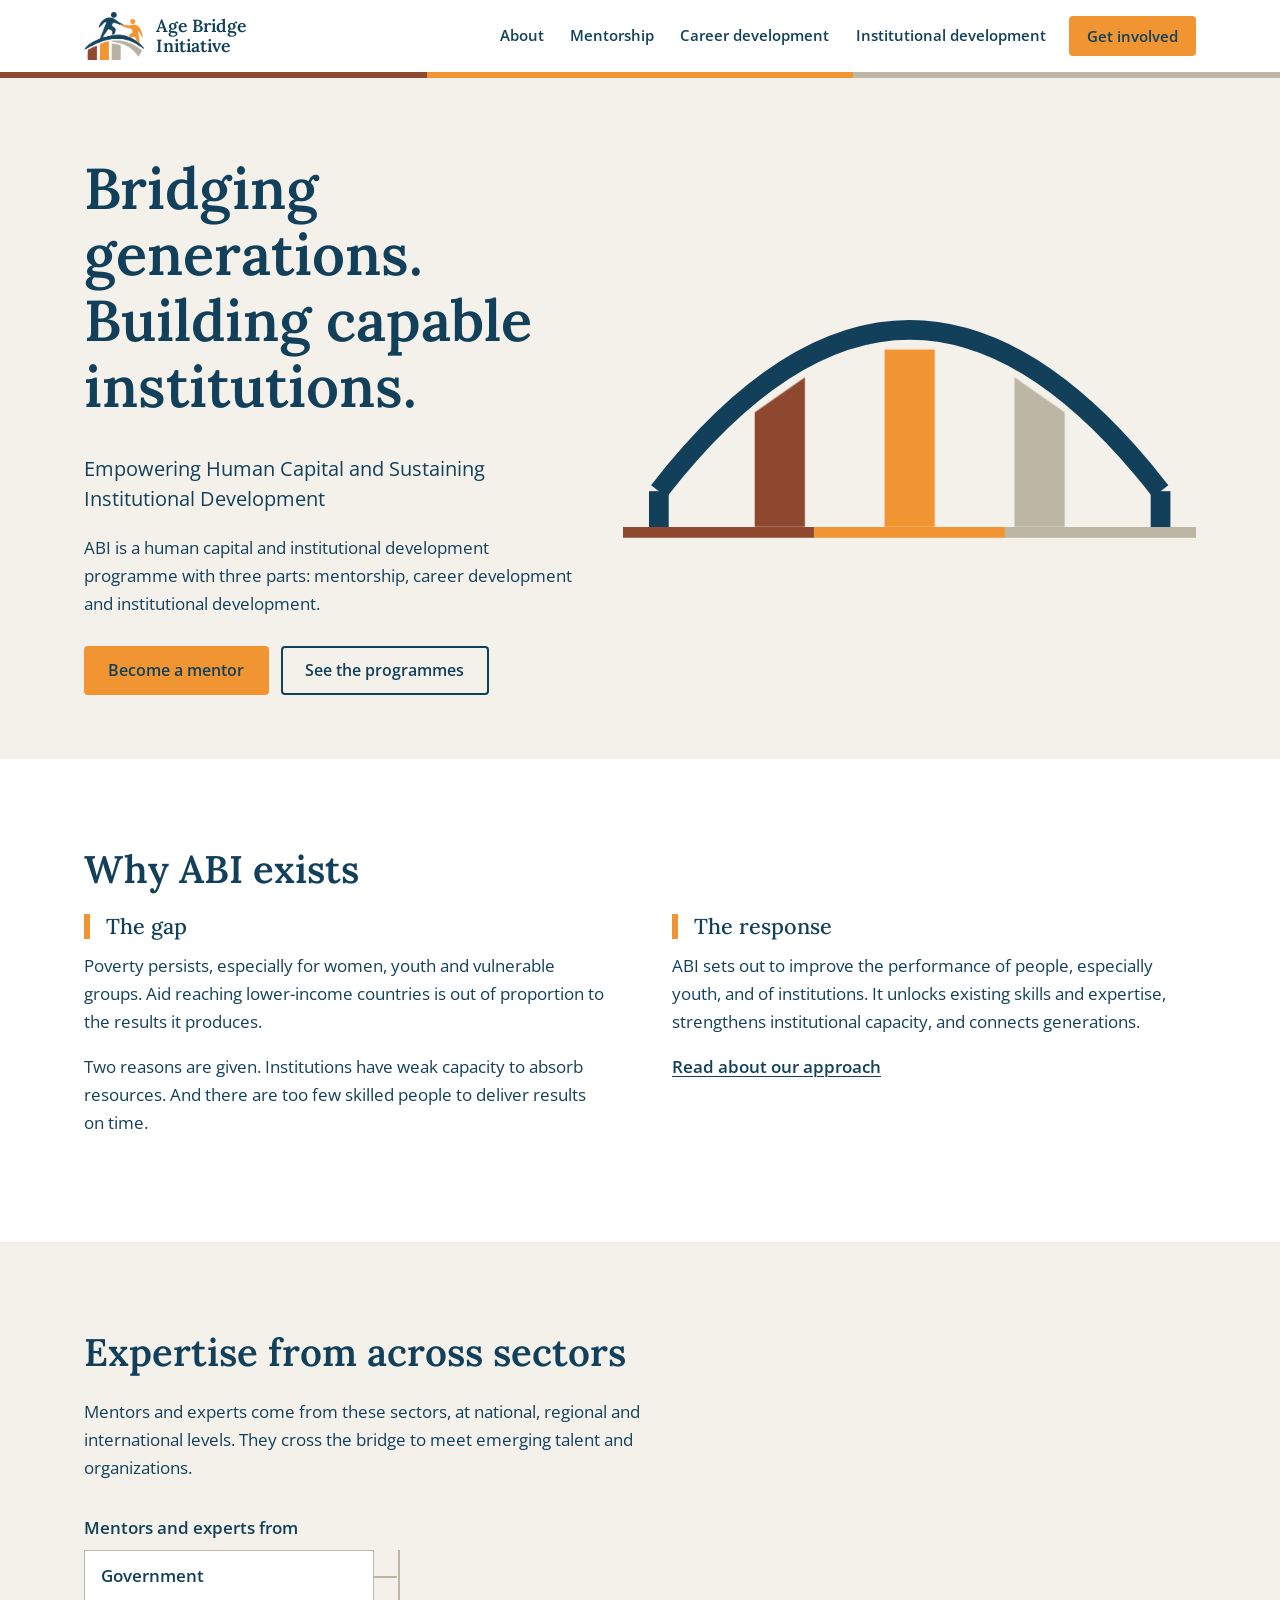
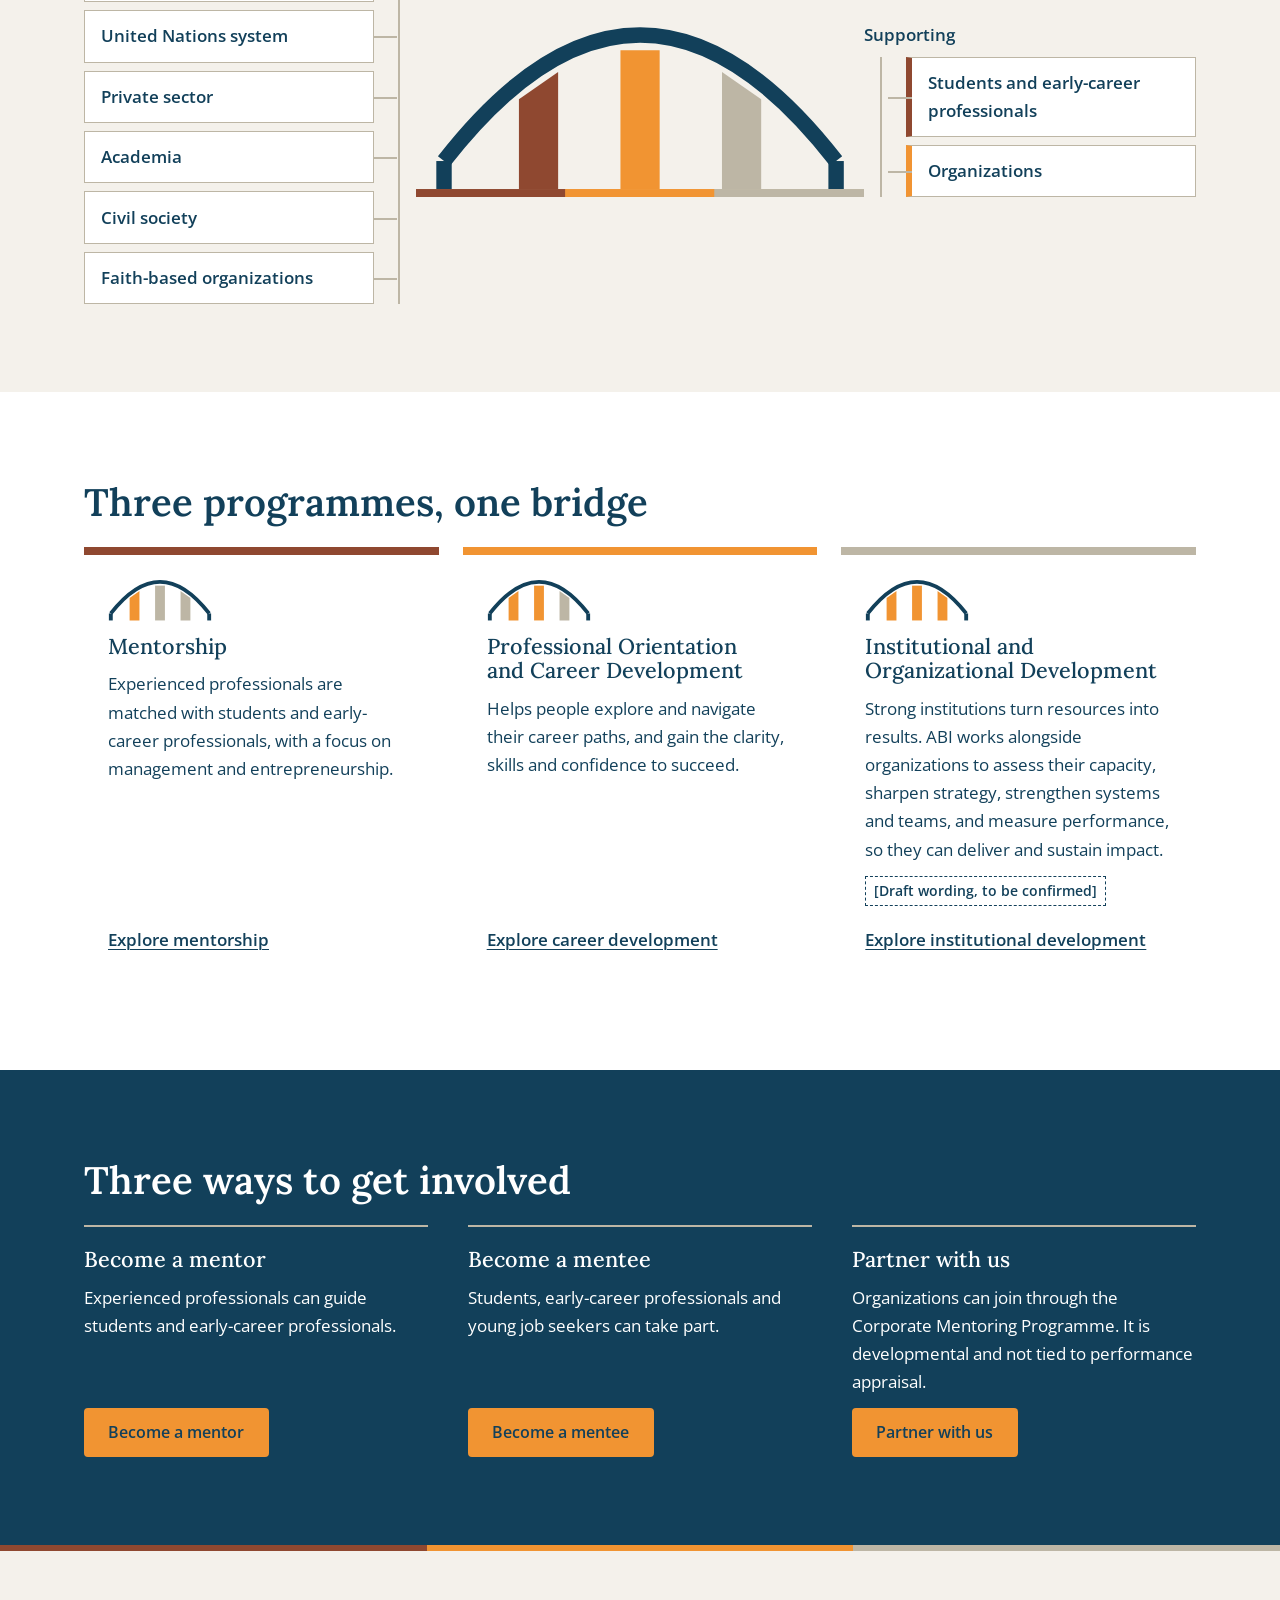
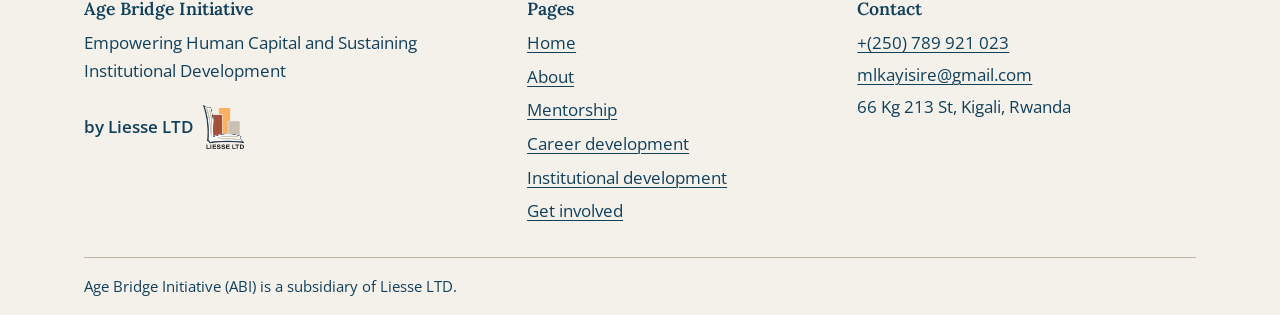
==== index.html @ 77849009 "Add website files" ====
<!DOCTYPE html>
<html lang="en">
<head>
<meta charset="utf-8">
<meta name="viewport" content="width=device-width, initial-scale=1">
<title>Age Bridge Initiative | Bridging generations. Building capable institutions.</title>
<meta name="description" content="Age Bridge Initiative (ABI) connects experienced professionals with students and early-career professionals, and supports institutions to build capacity.">
<meta property="og:type" content="website">
<meta property="og:site_name" content="Age Bridge Initiative">
<meta property="og:title" content="Age Bridge Initiative | Bridging generations. Building capable institutions.">
<meta property="og:description" content="Age Bridge Initiative (ABI) connects experienced professionals with students and early-career professionals, and supports institutions to build capacity.">
<meta name="theme-color" content="#12405a">
<link rel="icon" href="assets/img/favicon.ico" sizes="48x48">
<link rel="icon" type="image/png" sizes="32x32" href="assets/img/favicon-32.png">
<link rel="icon" type="image/png" sizes="16x16" href="assets/img/favicon-16.png">
<link rel="apple-touch-icon" href="assets/img/apple-touch-icon.png">
<link rel="preconnect" href="https://fonts.googleapis.com">
<link rel="preconnect" href="https://fonts.gstatic.com" crossorigin>
<link rel="stylesheet" href="https://fonts.googleapis.com/css2?family=Lora:wght@500;600&amp;family=Open+Sans:wght@400;600&amp;display=swap">
<link rel="stylesheet" href="assets/css/styles.css">
<script>document.documentElement.className += " js";</script>
<script src="assets/js/main.js" defer></script>
</head>
<body>
<a class="skip-link" href="#main">Skip to main content</a>
<header class="site-header">
  <div class="wrap site-header__bar">
    <a class="brand" href="index.html" aria-label="Age Bridge Initiative, home">
      <img src="assets/img/abi-logo.png" alt="" width="640" height="509">
      <span class="brand__name">Age Bridge Initiative</span>
    </a>
    <button class="nav-toggle" type="button" aria-expanded="false" aria-controls="site-nav">
      <span class="nav-toggle__bars" aria-hidden="true"></span><span class="nav-toggle__text">Menu</span>
    </button>
    <nav class="nav" id="site-nav" aria-label="Main">
      <ul class="nav__list">
        <li><a href="about.html">About</a></li>
        <li><a href="mentorship.html">Mentorship</a></li>
        <li><a href="career-development.html">Career development</a></li>
        <li><a href="institutional-development.html">Institutional development</a></li>
        <li><a class="btn btn--small" href="get-involved.html">Get involved</a></li>
      </ul>
    </nav>
  </div>
  <div class="stripe" aria-hidden="true"></div>
</header>
<main id="main">

<section class="hero" aria-labelledby="hero-title">
  <div class="wrap hero__grid">
    <div>
      <h1 id="hero-title"><span>Bridging generations.</span> <span>Building capable institutions.</span></h1>
      <p class="hero__tag">Empowering Human Capital and Sustaining Institutional Development</p>
      <p>ABI is a human capital and institutional development programme with three parts: mentorship, career development and institutional development.</p>
      <div class="hero__actions">
        <a class="btn" href="get-involved.html?role=mentor#form">Become a mentor</a>
        <a class="btn btn--ghost" href="#programmes">See the programmes</a>
      </div>
    </div>
    <div class="hero__art">
      <svg class="bridge bridge--hero bridge--color bridge--lg" viewBox="0 120 640 252" xmlns="http://www.w3.org/2000/svg" role="img" aria-label="An arch bridge with three pillars"><polygon class="b-pillar b-p1" points="147.0,231.8 203.0,192.9 203.0,360 147.0,360"/><polygon class="b-pillar b-p2" points="292.0,161.9 348.0,161.9 348.0,360 292.0,360"/><polygon class="b-pillar b-p3" points="437.0,192.9 493.0,231.8 493.0,360 437.0,360"/><path class="b-arch" d="M40 320 Q320 -40 600 320" pathLength="1"/><rect class="b-abut" x="29" y="320" width="22" height="40"/><rect class="b-abut" x="589" y="320" width="22" height="40"/><rect class="b-ground-1" x="0" y="360" width="214" height="12"/><rect class="b-ground-2" x="213" y="360" width="214" height="12"/><rect class="b-ground-3" x="426" y="360" width="214" height="12"/></svg>
    </div>
  </div>
</section>

<section class="section" aria-labelledby="why-title">
  <div class="wrap">
    <h2 id="why-title">Why ABI exists</h2>
    <div class="why">
      <div>
        <h3>The gap</h3>
        <p>Poverty persists, especially for women, youth and vulnerable groups. Aid reaching lower-income countries is out of proportion to the results it produces.</p>
        <p>Two reasons are given. Institutions have weak capacity to absorb resources. And there are too few skilled people to deliver results on time.</p>
      </div>
      <div>
        <h3>The response</h3>
        <p>ABI sets out to improve the performance of people, especially youth, and of institutions. It unlocks existing skills and expertise, strengthens institutional capacity, and connects generations.</p>
        <p><a class="link" href="about.html">Read about our approach</a></p>
      </div>
    </div>
  </div>
</section>

<section class="section section--paper" aria-labelledby="sectors-title">
  <div class="wrap">
    <div class="section__intro">
      <h2 id="sectors-title">Expertise from across sectors</h2>
      <p>Mentors and experts come from these sectors, at national, regional and international levels. They cross the bridge to meet emerging talent and organizations.</p>
    </div>
    <div class="flow">
      <div>
        <p class="flow__label" id="flow-from">Mentors and experts from</p>
        <ul class="flow__list flow__sources" aria-labelledby="flow-from">
          <li>Government</li>
          <li>United Nations system</li>
          <li>Private sector</li>
          <li>Academia</li>
          <li>Civil society</li>
          <li>Faith-based organizations</li>
        </ul>
      </div>
      <svg class="bridge bridge--color flow__bridge" viewBox="0 120 640 252" xmlns="http://www.w3.org/2000/svg" role="img" aria-label="A bridge connecting experts to young professionals and organizations"><polygon class="b-pillar b-p1" points="147.0,231.8 203.0,192.9 203.0,360 147.0,360"/><polygon class="b-pillar b-p2" points="292.0,161.9 348.0,161.9 348.0,360 292.0,360"/><polygon class="b-pillar b-p3" points="437.0,192.9 493.0,231.8 493.0,360 437.0,360"/><path class="b-arch" d="M40 320 Q320 -40 600 320" pathLength="1"/><rect class="b-abut" x="29" y="320" width="22" height="40"/><rect class="b-abut" x="589" y="320" width="22" height="40"/><rect class="b-ground-1" x="0" y="360" width="214" height="12"/><rect class="b-ground-2" x="213" y="360" width="214" height="12"/><rect class="b-ground-3" x="426" y="360" width="214" height="12"/></svg>
      <div>
        <p class="flow__label" id="flow-to">Supporting</p>
        <ul class="flow__list flow__targets" aria-labelledby="flow-to">
          <li>Students and early-career professionals</li>
          <li>Organizations</li>
        </ul>
      </div>
    </div>
  </div>
</section>

<section class="section" id="programmes" aria-labelledby="programmes-title">
  <div class="wrap">
    <h2 id="programmes-title">Three programmes, one bridge</h2>
    <div class="programmes">
      <article class="programme programme--1">
        <svg class="bridge bridge--icon" viewBox="24 124 592 240" xmlns="http://www.w3.org/2000/svg" aria-hidden="true" focusable="false"><polygon class="b-pillar b-p1 on" points="147.0,231.8 203.0,192.9 203.0,360 147.0,360"/><polygon class="b-pillar b-p2" points="292.0,161.9 348.0,161.9 348.0,360 292.0,360"/><polygon class="b-pillar b-p3" points="437.0,192.9 493.0,231.8 493.0,360 437.0,360"/><path class="b-arch" d="M40 320 Q320 -40 600 320" pathLength="1"/><rect class="b-abut" x="29" y="320" width="22" height="40"/><rect class="b-abut" x="589" y="320" width="22" height="40"/></svg>
        <h3>Mentorship</h3>
        <p>Experienced professionals are matched with students and early-career professionals, with a focus on management and entrepreneurship.</p>
        <a class="link" href="mentorship.html">Explore mentorship</a>
      </article>
      <article class="programme programme--2">
        <svg class="bridge bridge--icon" viewBox="24 124 592 240" xmlns="http://www.w3.org/2000/svg" aria-hidden="true" focusable="false"><polygon class="b-pillar b-p1 on" points="147.0,231.8 203.0,192.9 203.0,360 147.0,360"/><polygon class="b-pillar b-p2 on" points="292.0,161.9 348.0,161.9 348.0,360 292.0,360"/><polygon class="b-pillar b-p3" points="437.0,192.9 493.0,231.8 493.0,360 437.0,360"/><path class="b-arch" d="M40 320 Q320 -40 600 320" pathLength="1"/><rect class="b-abut" x="29" y="320" width="22" height="40"/><rect class="b-abut" x="589" y="320" width="22" height="40"/></svg>
        <h3>Professional Orientation and Career Development</h3>
        <p>Helps people explore and navigate their career paths, and gain the clarity, skills and confidence to succeed.</p>
        <a class="link" href="career-development.html">Explore career development</a>
      </article>
      <!-- DRAFT: Programme 3 wording is not from the client and is to be confirmed. -->
      <article class="programme programme--3">
        <svg class="bridge bridge--icon" viewBox="24 124 592 240" xmlns="http://www.w3.org/2000/svg" aria-hidden="true" focusable="false"><polygon class="b-pillar b-p1 on" points="147.0,231.8 203.0,192.9 203.0,360 147.0,360"/><polygon class="b-pillar b-p2 on" points="292.0,161.9 348.0,161.9 348.0,360 292.0,360"/><polygon class="b-pillar b-p3 on" points="437.0,192.9 493.0,231.8 493.0,360 437.0,360"/><path class="b-arch" d="M40 320 Q320 -40 600 320" pathLength="1"/><rect class="b-abut" x="29" y="320" width="22" height="40"/><rect class="b-abut" x="589" y="320" width="22" height="40"/></svg>
        <h3>Institutional and Organizational Development</h3>
        <p>Strong institutions turn resources into results. ABI works alongside organizations to assess their capacity, sharpen strategy, strengthen systems and teams, and measure performance, so they can deliver and sustain impact.</p>
        <span class="tag-draft">[Draft wording, to be confirmed]</span>
        <a class="link" href="institutional-development.html">Explore institutional development</a>
      </article>
    </div>
  </div>
</section>

<section class="section section--navy" aria-labelledby="involved-title">
  <div class="wrap">
    <h2 id="involved-title">Three ways to get involved</h2>
    <div class="paths">
      <div class="path">
        <h3>Become a mentor</h3>
        <p>Experienced professionals can guide students and early-career professionals.</p>
        <a class="btn" href="get-involved.html?role=mentor#form">Become a mentor</a>
      </div>
      <div class="path">
        <h3>Become a mentee</h3>
        <p>Students, early-career professionals and young job seekers can take part.</p>
        <a class="btn" href="get-involved.html?role=mentee#form">Become a mentee</a>
      </div>
      <div class="path">
        <h3>Partner with us</h3>
        <p>Organizations can join through the Corporate Mentoring Programme. It is developmental and not tied to performance appraisal.</p>
        <a class="btn" href="get-involved.html?role=organization#form">Partner with us</a>
      </div>
    </div>
  </div>
</section>
</main>
<footer class="site-footer">
  <div class="stripe" aria-hidden="true"></div>
  <div class="wrap">
    <div class="site-footer__grid">
      <div>
        <h2>Age Bridge Initiative</h2>
        <p class="site-footer__tag">Empowering Human Capital and Sustaining Institutional Development</p>
        <p class="credit"><span>by Liesse LTD</span><img src="assets/img/liesse-logo.png" alt="Liesse LTD logo" width="320" height="342"></p>
      </div>
      <nav aria-label="Footer">
        <h2>Pages</h2>
        <ul>
        <li><a href="index.html">Home</a></li>
        <li><a href="about.html">About</a></li>
        <li><a href="mentorship.html">Mentorship</a></li>
        <li><a href="career-development.html">Career development</a></li>
        <li><a href="institutional-development.html">Institutional development</a></li>
        <li><a href="get-involved.html">Get involved</a></li>
        </ul>
      </nav>
      <div>
        <h2>Contact</h2>
        <address>
          <span><a href="tel:+250789921023">+(250) 789 921 023</a></span>
          <span><a href="mailto:mlkayisire@gmail.com">mlkayisire@gmail.com</a></span>
          <span>66 Kg 213 St, Kigali, Rwanda</span>
        </address>
      </div>
    </div>
    <div class="site-footer__base"><p>Age Bridge Initiative (ABI) is a subsidiary of Liesse LTD.</p></div>
  </div>
</footer>
</body>
</html>
---- assets/css/styles.css ----
/* ==========================================================================
   Age Bridge Initiative (ABI) - styles.css
   Edit colors and fonts in the :root block below. Nothing else needs to change.
   ========================================================================== */

:root {
  /* Brand colors (the only hues used on the site) */
  --navy: #12405a;
  --orange: #f19432;
  --brown: #8f4830;
  --taupe: #bdb6a5;
  --paper: #f4f1eb;
  --white: #ffffff;

  /* Roles. Orange is never used for text on light backgrounds.
     Taupe is only for backgrounds, borders and dividers. */
  --text: var(--navy);
  --focus: var(--navy);

  /* Fonts (loaded from Google Fonts in each page's <head>) */
  --font-head: "Lora", Georgia, serif;
  --font-body: "Open Sans", system-ui, sans-serif;

  /* Layout */
  --wrap: 72rem;
  --measure: 40rem;
  --gutter: 1.25rem;
}

/* ---------- Base ---------- */
*, *::before, *::after { box-sizing: border-box; }
html { -webkit-text-size-adjust: 100%; scroll-behavior: smooth; scroll-padding-top: 1rem; }
body {
  margin: 0;
  font: 400 1.0625rem/1.65 var(--font-body);
  color: var(--text);
  background: var(--white);
}
img, svg { display: block; max-width: 100%; height: auto; }
h1, h2, h3, h4 {
  font-family: var(--font-head);
  font-weight: 600;
  line-height: 1.15;
  margin: 0 0 .6em;
  color: var(--navy);
  text-wrap: balance;
}
h1 { font-size: clamp(2.1rem, 1.2rem + 4.2vw, 3.6rem); }
h2 { font-size: clamp(1.65rem, 1.2rem + 1.8vw, 2.4rem); }
h3 { font-size: 1.35rem; font-weight: 500; }
p { margin: 0 0 1em; max-width: var(--measure); }
ul, ol { margin: 0; padding: 0; }
a { color: var(--navy); text-decoration-thickness: .08em; text-underline-offset: .2em; }
a:hover { color: var(--brown); }
:focus-visible { outline: 3px solid var(--focus); outline-offset: 3px; }

.wrap { width: 100%; max-width: var(--wrap); margin-inline: auto; padding-inline: var(--gutter); }
.visually-hidden {
  position: absolute !important; width: 1px; height: 1px; margin: -1px; padding: 0;
  overflow: hidden; clip: rect(0 0 0 0); white-space: nowrap; border: 0;
}
.skip-link {
  position: absolute; left: .5rem; top: -4rem; z-index: 100;
  background: var(--navy); color: var(--white); padding: .75rem 1rem; text-decoration: none; font-weight: 600;
}
.skip-link:focus { top: .5rem; color: var(--white); }

/* Three-color stripe from the brochure: one color per programme */
.stripe {
  height: .375rem;
  background: linear-gradient(90deg, var(--brown) 0 33.34%, var(--orange) 33.34% 66.67%, var(--taupe) 66.67% 100%);
}

/* ---------- Buttons and links ---------- */
.btn {
  display: inline-block; padding: .8rem 1.4rem; border: 2px solid var(--orange); border-radius: .25rem;
  background: var(--orange); color: var(--navy); font: 600 1rem/1.2 var(--font-body);
  text-decoration: none; cursor: pointer; text-align: center;
}
.btn:hover { background: var(--navy); border-color: var(--navy); color: var(--white); }
.section--navy .btn:hover { background: var(--white); border-color: var(--white); color: var(--navy); }
.btn--ghost { background: transparent; border-color: var(--navy); color: var(--navy); }
.btn--ghost:hover { background: var(--navy); color: var(--white); }
.btn--small { padding: .55rem 1rem; font-size: .95rem; }
.link { font-weight: 600; }
.section--navy a { color: var(--white); }
.section--navy a:hover { color: var(--orange); }
.section--navy a.btn { color: var(--navy); }
.section--navy a.btn:hover { color: var(--navy); }

/* ---------- Header ---------- */
.site-header { background: var(--white); position: relative; }
.site-header__bar { display: flex; align-items: center; justify-content: space-between; gap: 1rem; padding-block: .75rem; }
.brand { display: flex; align-items: center; gap: .75rem; text-decoration: none; color: var(--navy); }
.brand:hover { color: var(--navy); }
.brand img { height: 3rem; width: auto; }
.brand__name { font: 600 1.1rem/1.15 var(--font-head); max-width: 7.5rem; }

.nav-toggle {
  display: none; align-items: center; gap: .5rem; padding: .6rem .9rem; background: var(--white);
  border: 2px solid var(--navy); border-radius: .25rem; color: var(--navy); font: 600 .95rem/1 var(--font-body); cursor: pointer;
}
.js .nav-toggle { display: inline-flex; }
.nav-toggle__bars, .nav-toggle__bars::before, .nav-toggle__bars::after {
  display: block; width: 1.1rem; height: 2px; background: var(--navy); content: "";
}
.nav-toggle__bars { position: relative; }
.nav-toggle__bars::before { position: absolute; top: -6px; }
.nav-toggle__bars::after { position: absolute; top: 6px; }

.nav { border-top: 1px solid var(--taupe); }
.js .nav { display: none; }
.js .nav.is-open { display: block; }
.nav__list { list-style: none; display: grid; }
.nav__list a:not(.btn) {
  display: block; padding: .85rem 0; text-decoration: none; font-weight: 600; border-bottom: 1px solid var(--taupe);
}
.nav__list a:not(.btn):hover { color: var(--brown); }
.nav__list a[aria-current="page"]:not(.btn) { box-shadow: inset .3rem 0 var(--orange); padding-left: .9rem; }
.nav__list li:last-child { padding-block: 1rem; }
.site-header .wrap > .nav { grid-column: 1 / -1; }

@media (min-width: 68em) {
  .js .nav-toggle { display: none; }
  .nav, .js .nav { display: block; border: 0; }
  .nav__list { display: flex; align-items: center; gap: .25rem; }
  .nav__list a:not(.btn) { padding: .5rem .7rem; border: 0; font-size: .95rem; }
  .nav__list a[aria-current="page"]:not(.btn) { box-shadow: inset 0 -3px var(--orange); padding-left: .7rem; }
  .nav__list li:last-child { padding: 0 0 0 .5rem; }
  .site-header__bar { flex-wrap: nowrap; }
}
@media (max-width: 67.99em) {
  .site-header__bar { flex-wrap: wrap; }
  .nav { flex-basis: 100%; }
}

/* ---------- Sections ---------- */
.section { padding-block: clamp(3rem, 7vw, 5.5rem); }
.section--paper { background: var(--paper); }
.section--navy { background: var(--navy); color: var(--white); --focus: var(--white); }
.section--navy h2, .section--navy h3 { color: var(--white); }
.section__intro { margin-bottom: 2rem; }
.lead { font-size: 1.25rem; line-height: 1.55; }

/* ---------- Bridge motif (inline SVG) ---------- */
.b-arch { fill: none; stroke: var(--navy); stroke-width: 22; }
.b-abut { fill: var(--navy); }
.b-pillar { fill: var(--taupe); }
.b-pillar.on { fill: var(--orange); }
.b-ground-1 { fill: var(--brown); }
.b-ground-2 { fill: var(--orange); }
.b-ground-3 { fill: var(--taupe); }
.bridge--color .b-p1 { fill: var(--brown); }
.bridge--color .b-p2 { fill: var(--orange); }
.bridge--color .b-p3 { fill: var(--taupe); }
.bridge--icon { width: 6.5rem; height: auto; }
.bridge--lg { width: min(100%, 36rem); height: auto; }

@media (prefers-reduced-motion: no-preference) {
  .bridge--hero .b-arch { stroke-dasharray: 1; stroke-dashoffset: 1; animation: draw 1.6s .15s ease-out forwards; }
  .bridge--hero .b-pillar { transform-box: fill-box; transform-origin: bottom; transform: scaleY(0); animation: rise .7s ease-out forwards; }
  .bridge--hero .b-p1 { animation-delay: .9s; }
  .bridge--hero .b-p2 { animation-delay: 1.1s; }
  .bridge--hero .b-p3 { animation-delay: 1.3s; }
  .bridge--hero .b-abut { opacity: 0; animation: fade .5s .7s ease-out forwards; }
}
@keyframes draw { to { stroke-dashoffset: 0; } }
@keyframes rise { to { transform: scaleY(1); } }
@keyframes fade { to { opacity: 1; } }

/* ---------- Home hero ---------- */
.hero { background: var(--paper); padding-block: clamp(2.5rem, 6vw, 5rem) clamp(2rem, 5vw, 4rem); }
.hero__grid { display: grid; gap: 2.5rem; align-items: center; }
.hero h1 span { display: block; }
.hero__tag { font-size: 1.25rem; line-height: 1.5; max-width: 30rem; }
.hero__actions { display: flex; flex-wrap: wrap; gap: .75rem; margin-top: 1.75rem; }
.hero__art { justify-self: center; width: 100%; max-width: 38rem; }
@media (min-width: 56em) {
  .hero__grid { grid-template-columns: minmax(0, 1fr) minmax(0, 1.15fr); }
  .hero__art { justify-self: end; }
}

/* ---------- Why section ---------- */
.why { display: grid; gap: 2.5rem; }
.why h3 { padding-left: 1rem; border-left: .375rem solid var(--orange); }
@media (min-width: 56em) { .why { grid-template-columns: 1fr 1fr; gap: 4rem; } }

/* ---------- Sectors to bridge diagram ---------- */
.flow { display: grid; gap: 1.75rem; align-items: center; }
.flow__list { list-style: none; display: grid; gap: .5rem; }
.flow__list li { background: var(--white); border: 1px solid var(--taupe); padding: .7rem 1rem; font-weight: 600; }
.flow__sources { grid-template-columns: 1fr 1fr; }
.flow__targets li { border-left: .375rem solid var(--orange); }
.flow__targets li:first-child { border-left-color: var(--brown); }
.flow__bridge { width: min(100%, 24rem); margin-inline: auto; }
.flow__label { font-weight: 600; margin: 0 0 .5rem; max-width: none; }
@media (min-width: 56em) {
  .flow { grid-template-columns: 1fr 1.35fr 1fr; gap: 0; }
  .flow__sources { grid-template-columns: 1fr; padding-right: 1.5rem; border-right: 2px solid var(--taupe); margin-right: 1rem; }
  .flow__sources li { position: relative; }
  .flow__sources li::after { content: ""; position: absolute; top: 50%; left: 100%; width: 1.5rem; height: 2px; background: var(--taupe); }
  .flow__targets { padding-left: 1.5rem; border-left: 2px solid var(--taupe); margin-left: 1rem; }
  .flow__targets li { position: relative; }
  .flow__targets li::before { content: ""; position: absolute; top: 50%; right: 100%; width: 1.5rem; height: 2px; background: var(--taupe); }
  .flow__bridge { width: 100%; }
}

/* ---------- Programme cards ---------- */
.programmes { display: grid; gap: 1.5rem; }
.programme {
  display: flex; flex-direction: column; gap: .75rem; background: var(--white);
  border-top: .5rem solid var(--brown); padding: 1.5rem 1.5rem 1.75rem;
}
.programme--2 { border-top-color: var(--orange); }
.programme--3 { border-top-color: var(--taupe); }
.programme h3 { margin: 0; }
.programme p { margin: 0; }
.programme .link { margin-top: auto; padding-top: .5rem; }
.tag-draft { display: inline-block; font-size: .9rem; font-weight: 600; border: 1px dashed var(--navy); padding: .15rem .5rem; align-self: flex-start; }
@media (min-width: 56em) { .programmes { grid-template-columns: repeat(3, 1fr); } }

/* ---------- Get involved ---------- */
.paths { display: grid; gap: 2rem; }
.path { border-top: 2px solid var(--taupe); padding-top: 1.25rem; display: flex; flex-direction: column; gap: .75rem; align-items: flex-start; }
.path h3, .path p { margin: 0; }
.path .btn { margin-top: auto; }
@media (min-width: 56em) { .paths { grid-template-columns: repeat(3, 1fr); gap: 2.5rem; } }

/* ---------- Inner page head ---------- */
.page-head { background: var(--paper); padding-block: clamp(2.25rem, 5vw, 4rem); }
.page-head__grid { display: grid; gap: 1.5rem; align-items: center; }
.page-head h1 { margin-bottom: .4em; }
.page-head p { margin-bottom: 0; }
@media (min-width: 48em) { .page-head__grid { grid-template-columns: 1fr auto; gap: 3rem; } .page-head .bridge--icon { width: 9rem; } }

/* ---------- Pillars, principles, text cards ---------- */
.cards { list-style: none; display: grid; gap: 1rem; }
.cards li { background: var(--white); border: 1px solid var(--taupe); border-left: .375rem solid var(--brown); padding: 1.25rem 1.25rem 1.35rem; }
.section--paper .cards li { border-color: var(--taupe); }
.cards h3 { font-size: 1.2rem; margin-bottom: .35em; }
.cards p { margin: 0; }
@media (min-width: 40em) { .cards { grid-template-columns: 1fr 1fr; } }
.cards--3 { }
@media (min-width: 64em) { .cards--3 { grid-template-columns: repeat(3, 1fr); } }

/* ---------- Step strips (sequences only) ---------- */
.steps { list-style: none; counter-reset: step; display: grid; gap: 0; position: relative; }
.steps li { counter-increment: step; position: relative; padding: 0 0 1.75rem 3.5rem; }
.steps li:last-child { padding-bottom: 0; }
.steps li::before {
  content: counter(step); position: absolute; left: 0; top: 0; width: 2.5rem; height: 2.5rem; border-radius: 50%;
  display: grid; place-items: center; background: var(--navy); color: var(--white); font: 600 1.1rem/1 var(--font-head);
}
.steps li::after { content: ""; position: absolute; left: 1.2rem; top: 2.5rem; bottom: 0; width: 2px; background: var(--taupe); }
.steps li:last-child::after { display: none; }
.steps h3 { font-size: 1.2rem; margin: .3rem 0 .3em; }
.steps p { margin: 0; }
@media (min-width: 56em) {
  .steps { grid-template-columns: repeat(var(--n, 4), 1fr); gap: 1.5rem; }
  .steps li { padding: 3.5rem 0 0; }
  .steps li::after { left: 2.5rem; right: -1.5rem; top: 1.2rem; bottom: auto; width: auto; height: 2px; }
}
.steps--4 { --n: 4; }
.steps--5 { --n: 5; }
.steps .step-accent::before { background: var(--navy); box-shadow: 0 0 0 4px var(--orange); }

/* ---------- Chips ---------- */
.chips { list-style: none; display: flex; flex-wrap: wrap; gap: .6rem; }
.chips li { background: var(--white); border: 1px solid var(--taupe); padding: .45rem .9rem; font-weight: 600; font-size: .975rem; }
.section--paper .chips li { background: var(--white); }

/* ---------- Ticks and outcomes ---------- */
.ticks { list-style: none; display: grid; gap: .85rem; max-width: var(--measure); }
.ticks li { position: relative; padding-left: 1.75rem; }
.ticks li::before { content: ""; position: absolute; left: 0; top: .6em; width: .75rem; height: .75rem; background: var(--orange); }
.output-line { border-left: .375rem solid var(--orange); padding: .25rem 0 .25rem 1.1rem; font-size: 1.15rem; max-width: var(--measure); }

/* ---------- Image slots (until real photos are supplied) ---------- */
.slot {
  display: grid; place-items: center; text-align: center; padding: 1.5rem; min-height: 14rem; aspect-ratio: 4 / 3;
  background: var(--paper); border: 2px dashed var(--taupe); font-weight: 600;
}
.section--paper .slot { background: var(--white); }
.slot--portrait { aspect-ratio: 3 / 4; min-height: 0; max-width: 18rem; }

/* ---------- Two-column blocks (about, etc.) ---------- */
.split { display: grid; gap: 2rem; align-items: start; }
@media (min-width: 56em) { .split { grid-template-columns: 1fr 1fr; gap: 4rem; } .split--wide-left { grid-template-columns: 1.3fr 1fr; } }
.leader { display: grid; gap: 1.5rem; align-items: start; }
.leader h3 { margin-bottom: .1em; }
.leader__role { font-weight: 600; margin-bottom: .75rem; }
@media (min-width: 40em) { .leader { grid-template-columns: 18rem 1fr; gap: 2.5rem; } }

/* ---------- Draft marker ---------- */
.draft-note { border: 2px dashed var(--navy); padding: .9rem 1.1rem; max-width: var(--measure); background: var(--white); }

/* ---------- Call to action band ---------- */
.cta { text-align: left; }
.cta__actions { display: flex; flex-wrap: wrap; gap: .75rem; margin-top: 1.5rem; }

/* ---------- Contact and form ---------- */
.contact-list { display: grid; gap: 1rem; margin: 0 0 1.5rem; }
.contact-list dt { font-weight: 600; }
.contact-list dd { margin: 0; }
.placeholder { border-bottom: 2px dashed var(--navy); }
.form { display: grid; gap: 1.1rem; max-width: 34rem; }
.form label { display: block; font-weight: 600; margin-bottom: .3rem; }
.form .hint { font-weight: 400; }
.form input, .form select, .form textarea {
  width: 100%; padding: .75rem .85rem; font: 400 1rem/1.4 var(--font-body); color: var(--navy);
  background: var(--white); border: 2px solid var(--navy); border-radius: .25rem;
}
.form textarea { min-height: 9rem; resize: vertical; }
.form-status { min-height: 1.5rem; font-weight: 600; margin: 0; max-width: none; }
.form-status--ok { border-left: .375rem solid var(--orange); padding-left: .75rem; }
.form-status--error { border-left: .375rem solid var(--brown); padding-left: .75rem; color: var(--brown); }

/* ---------- 404 ---------- */
.notfound { text-align: left; }
.notfound .bridge--icon { margin-bottom: 1.5rem; width: 7rem; }

/* ---------- Footer ---------- */
.site-footer { background: var(--paper); border-top: 0; }
.site-footer__grid { display: grid; gap: 2rem; padding-block: 3rem 2rem; }
.site-footer h2 { font-size: 1.1rem; margin-bottom: .6rem; }
.site-footer ul { list-style: none; display: grid; gap: .35rem; }
.site-footer address { font-style: normal; display: grid; gap: .25rem; }
.site-footer__tag { max-width: 22rem; margin-bottom: 0; }
.credit { display: flex; align-items: center; gap: .6rem; margin-top: 1.25rem; font-weight: 600; }
.credit img { height: 2.75rem; width: auto; }
.site-footer__base { border-top: 1px solid var(--taupe); padding-block: 1rem; font-size: .95rem; }
.site-footer__base p { margin: 0; max-width: none; }
@media (min-width: 48em) { .site-footer__grid { grid-template-columns: 1.4fr 1fr 1.2fr; gap: 3rem; } }

/* ---------- Print ---------- */
@media print { .site-header .nav, .nav-toggle, .skip-link { display: none; } }
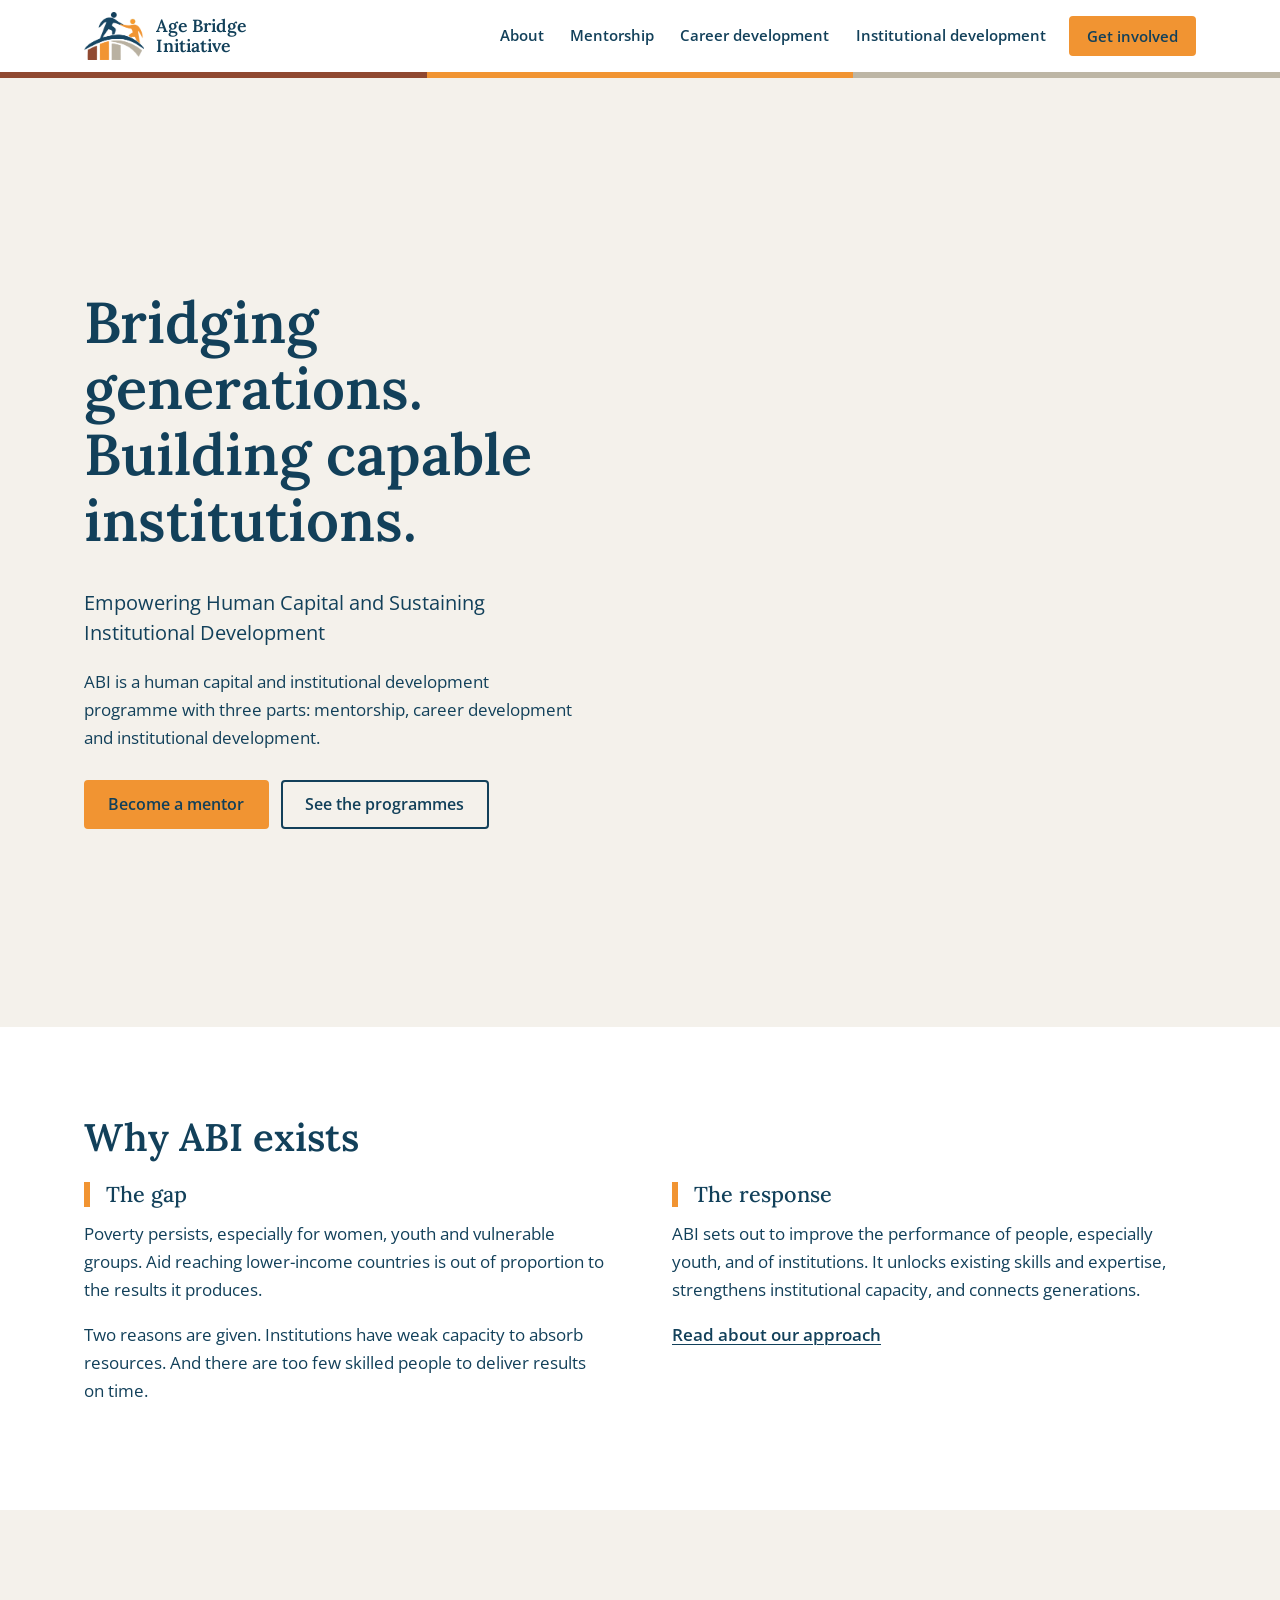
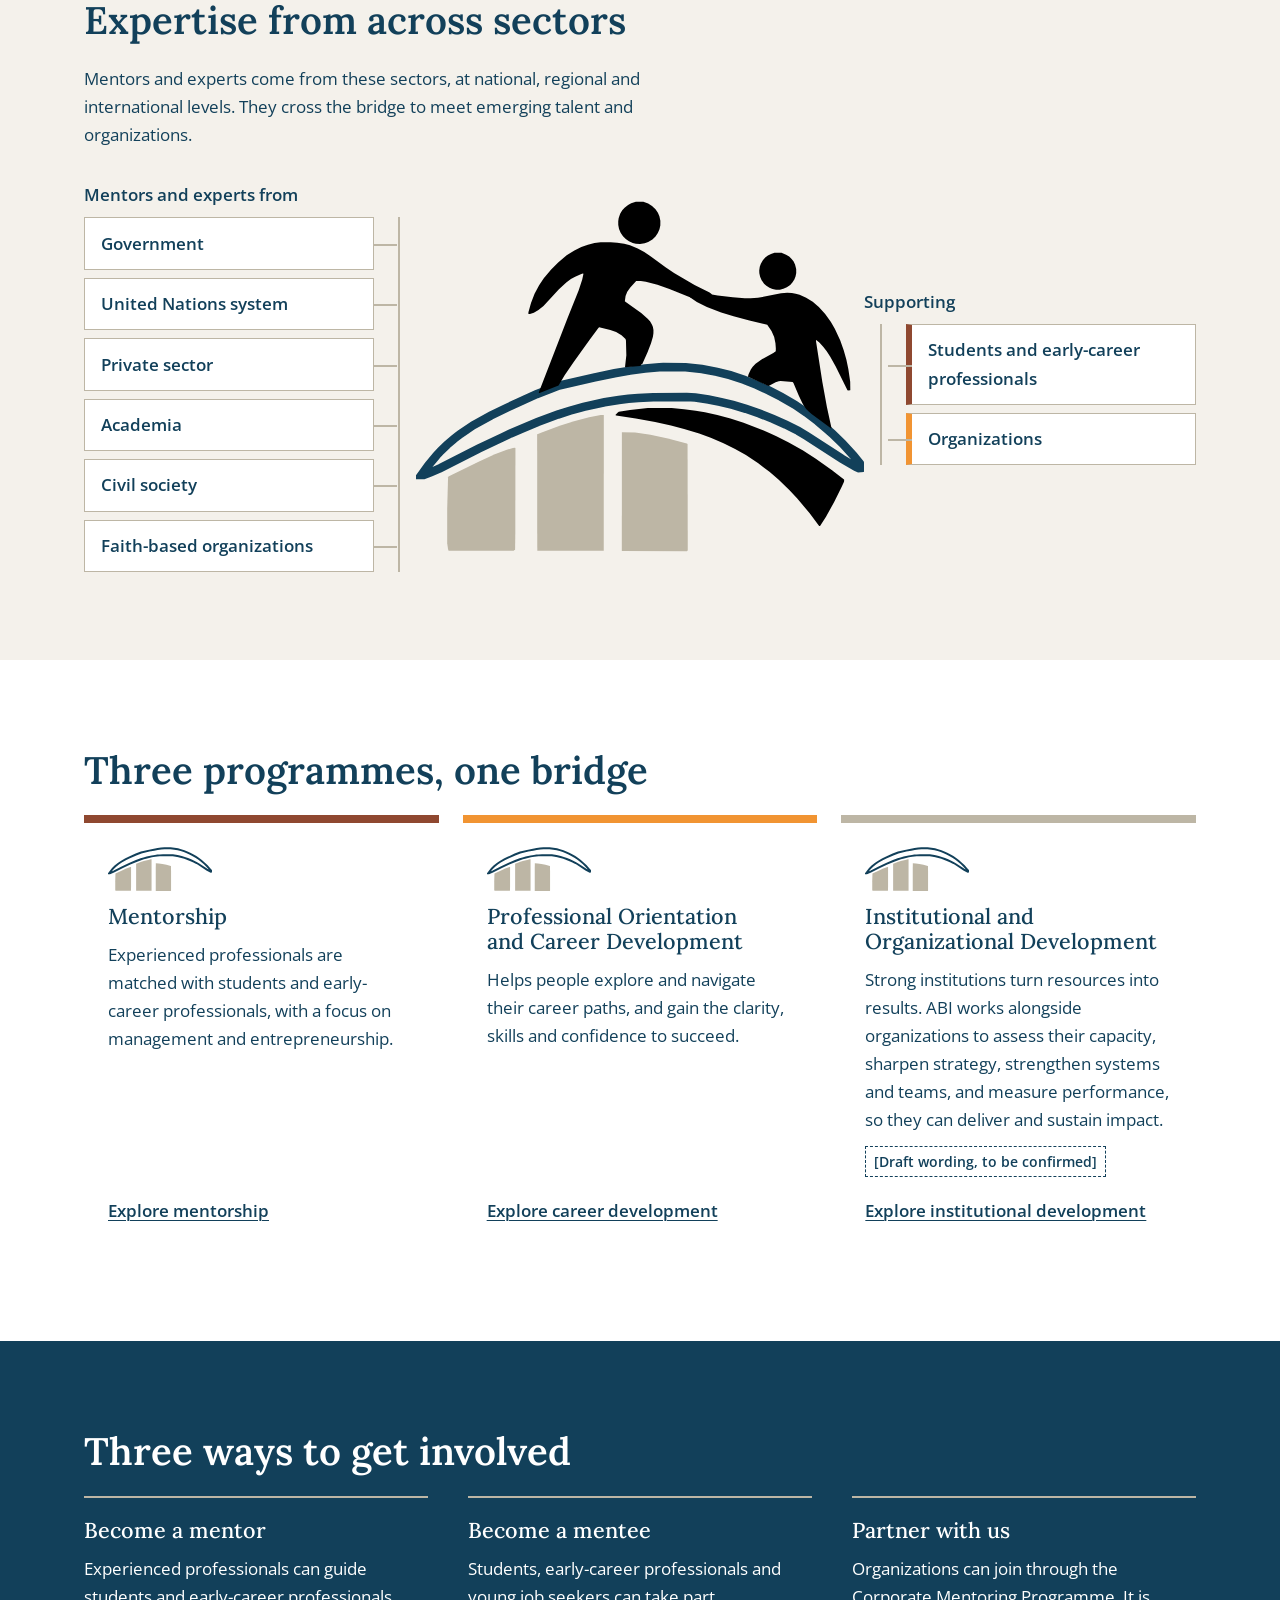
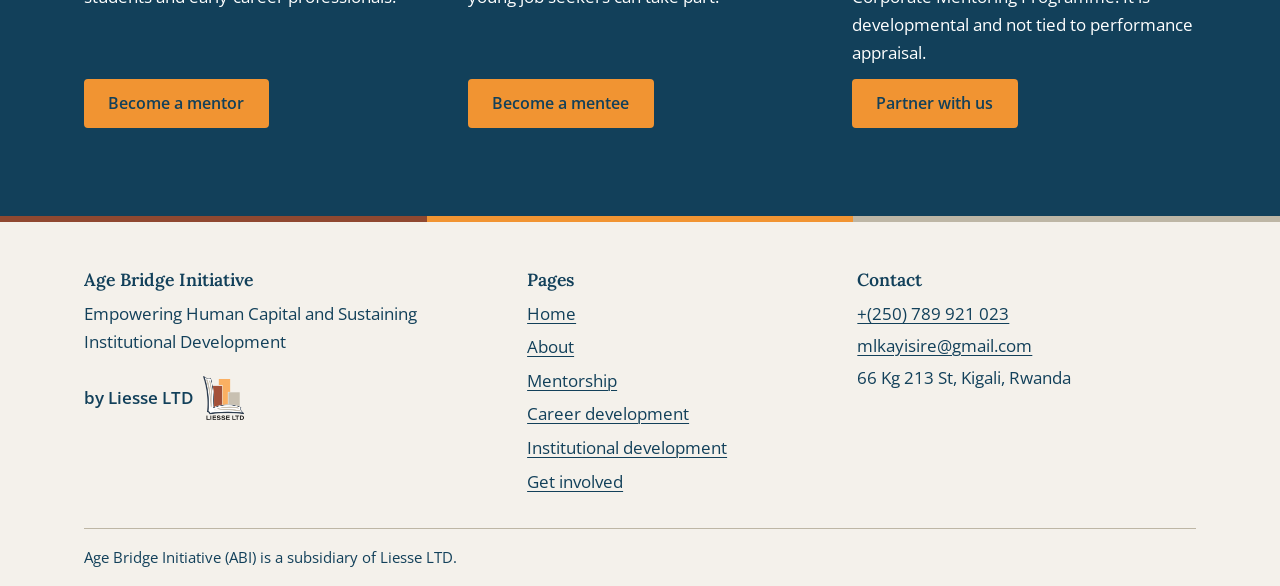
==== commit aecccc33: "Add files via upload" ====
--- a/index.html
+++ b/index.html
@@ -58,7 +58,11 @@
       </div>
     </div>
     <div class="hero__art">
-      <svg class="bridge bridge--hero bridge--color bridge--lg" viewBox="0 120 640 252" xmlns="http://www.w3.org/2000/svg" role="img" aria-label="An arch bridge with three pillars"><polygon class="b-pillar b-p1" points="147.0,231.8 203.0,192.9 203.0,360 147.0,360"/><polygon class="b-pillar b-p2" points="292.0,161.9 348.0,161.9 348.0,360 292.0,360"/><polygon class="b-pillar b-p3" points="437.0,192.9 493.0,231.8 493.0,360 437.0,360"/><path class="b-arch" d="M40 320 Q320 -40 600 320" pathLength="1"/><rect class="b-abut" x="29" y="320" width="22" height="40"/><rect class="b-abut" x="589" y="320" width="22" height="40"/><rect class="b-ground-1" x="0" y="360" width="214" height="12"/><rect class="b-ground-2" x="213" y="360" width="214" height="12"/><rect class="b-ground-3" x="426" y="360" width="214" height="12"/></svg>
+      <!-- To swap the animation: replace assets/img/hero-animation.mp4 and assets/img/hero-animation-poster.png (same file names). -->
+      <video class="hero__video" width="1280" height="800" autoplay muted playsinline preload="metadata" poster="assets/img/hero-animation-poster.png" aria-label="Two figures on an arch bridge: one helps the other up">
+        <source src="assets/img/hero-animation.mp4" type="video/mp4">
+        <img src="assets/img/hero-animation-poster.png" alt="Two figures on an arch bridge: one helps the other up" width="1200" height="750">
+      </video>
     </div>
   </div>
 </section>
@@ -99,7 +103,7 @@
           <li>Faith-based organizations</li>
         </ul>
       </div>
-      <svg class="bridge bridge--color flow__bridge" viewBox="0 120 640 252" xmlns="http://www.w3.org/2000/svg" role="img" aria-label="A bridge connecting experts to young professionals and organizations"><polygon class="b-pillar b-p1" points="147.0,231.8 203.0,192.9 203.0,360 147.0,360"/><polygon class="b-pillar b-p2" points="292.0,161.9 348.0,161.9 348.0,360 292.0,360"/><polygon class="b-pillar b-p3" points="437.0,192.9 493.0,231.8 493.0,360 437.0,360"/><path class="b-arch" d="M40 320 Q320 -40 600 320" pathLength="1"/><rect class="b-abut" x="29" y="320" width="22" height="40"/><rect class="b-abut" x="589" y="320" width="22" height="40"/><rect class="b-ground-1" x="0" y="360" width="214" height="12"/><rect class="b-ground-2" x="213" y="360" width="214" height="12"/><rect class="b-ground-3" x="426" y="360" width="214" height="12"/></svg>
+      <svg class="bridge bridge--full flow__bridge" viewBox="216 54 1160 926" xmlns="http://www.w3.org/2000/svg" role="img" aria-label="Experts crossing a bridge to meet young professionals and organizations"><path class="b-arch" d="M236.0 771.1 229.9 771.0 247.9 746.0 269.0 720.5 280.0 708.6 296.2 693.0 314.0 677.7 331.0 664.6 364.0 642.5 410.0 617.0 450.0 597.6 528.0 561.9 586.0 539.6 676.0 518.8 730.0 507.7 770.0 500.8 809.0 495.6 846.0 492.0 856.0 491.7 914.0 492.0 956.0 496.7 995.0 503.9 1029.0 512.7 1065.0 524.6 1098.0 537.8 1129.0 552.0 1161.0 568.5 1196.0 588.8 1227.0 609.6 1256.0 631.7 1293.0 663.4 1320.4 690.0 1348.5 721.0 1365.0 740.9 1365.5 743.0 1365.0 753.2 1362.0 753.5 1355.0 750.5 1319.0 729.5 1228.0 670.5 1205.0 656.6 1173.0 640.5 1140.0 625.7 1105.0 611.9 1070.0 599.8 1036.0 589.8 1003.0 581.7 973.0 575.7 939.0 570.6 917.0 569.0 830.0 569.5 791.0 571.5 766.0 573.8 741.0 576.8 704.0 582.8 650.0 594.7 614.0 604.8 583.0 614.8 531.0 633.9 461.0 663.6 378.0 702.9 279.0 753.3 254.0 764.3Z"/><path class="b-band" d="M1262.0 903.1 1259.6 903.0 1235.1 870.0 1202.4 831.0 1183.0 810.4 1155.0 783.4 1131.0 762.8 1102.0 740.8 1070.0 719.6 1042.0 703.6 1012.0 688.7 979.0 674.7 949.0 663.7 910.0 651.7 876.0 642.8 835.0 633.8 785.0 624.7 734.0 617.1 732.1 616.0 738.4 609.0 741.0 607.6 770.0 602.7 816.0 597.8 878.0 597.8 910.0 600.8 940.0 604.7 964.0 608.8 996.0 615.7 1030.0 624.8 1064.0 635.6 1116.0 655.7 1149.0 670.6 1181.0 686.9 1218.0 707.9 1251.0 728.8 1293.0 758.7 1324.0 783.0 1324.4 784.0 1324.0 788.6 1318.4 801.0 1298.5 841.0 1277.4 879.0Z"/><path class="b-pillar b-p1" d="M469.0 967.2 300.2 967.0 298.7 962.0 296.8 948.0 296.7 859.0 299.0 777.0 299.9 775.0 378.0 736.6 420.0 717.6 451.0 705.8 466.7 701.0 472.0 700.6 473.4 701.0 473.4 703.0 473.0 925.0 472.5 963.0Z"/><path class="b-pillar b-p2" d="M702.0 967.2 531.0 967.4 530.0 967.0 529.8 933.0 529.6 666.0 530.0 665.3 588.0 643.9 625.0 631.7 664.0 621.8 694.3 616.0 700.0 615.6 702.2 616.0 702.2 618.0Z"/><path class="b-pillar b-p3" d="M917.0 968.4 748.8 968.0 749.0 660.6 783.6 661.0 823.0 666.8 868.0 676.8 917.0 689.8 919.0 690.9 919.5 964.0 919.0 966.9Z"/><path class="b-fig1" d="M796.0 173.0 785.0 172.3 777.0 170.3 767.3 166.0 759.0 160.3 751.8 153.0 745.7 144.0 741.6 134.0 739.6 124.0 739.5 114.0 740.7 106.0 744.5 95.0 749.9 86.0 756.0 79.0 765.0 71.9 773.0 67.7 785.0 63.8 804.5 64.0 817.0 68.5 827.0 74.5 836.0 83.0 842.2 92.0 846.1 101.0 848.6 113.0 848.5 125.0 846.3 135.0 842.0 144.9 836.0 153.6 828.0 161.3 817.0 168.1 808.0 171.3ZM536.0 559.0 533.8 559.0 534.8 555.0 607.9 366.0 637.2 293.0 646.3 265.0 649.5 250.0 648.0 249.5 644.0 250.7 628.0 257.6 617.0 264.0 605.0 272.7 586.0 290.1 546.0 333.4 533.0 344.2 521.0 351.0 511.0 354.3 507.0 354.6 507.0 350.0 513.7 326.0 522.9 302.0 534.7 280.0 546.8 262.0 565.9 239.0 584.0 220.7 606.0 202.5 626.0 189.7 644.0 180.9 661.0 174.8 678.0 170.7 694.0 168.8 720.0 168.5 737.0 169.7 755.0 172.6 770.0 176.6 790.0 184.6 806.9 194.0 824.0 205.6 862.0 233.4 884.0 248.3 937.0 279.1 976.0 298.6 980.3 302.0 984.0 307.6 984.0 309.2 982.0 309.2 935.0 298.4 934.0 298.7 933.6 300.0 934.4 306.0 935.8 310.0 939.3 315.0 939.6 316.0 938.0 316.4 872.0 289.8 841.0 278.7 811.0 270.7 798.0 268.8 786.0 268.7 770.7 286.0 762.9 297.0 758.5 308.0 756.6 321.0 759.0 323.4 799.0 351.6 816.4 367.0 822.2 374.0 827.0 382.0 829.3 388.0 830.7 396.0 830.6 404.0 829.3 413.0 824.4 430.0 815.4 453.0 801.8 484.0 798.6 485.0 797.5 488.0 796.0 488.9 757.0 492.2 760.5 461.0 759.5 423.0 758.4 419.0 748.0 409.0 734.0 400.8 719.0 395.6 690.0 388.8 687.6 391.0 666.0 420.1 623.8 479.0 600.8 513.0 585.0 539.7Z"/><path class="b-fig2" d="M1158.0 291.2 1148.0 291.3 1139.0 289.5 1131.0 286.4 1123.0 281.3 1117.0 275.8 1110.7 267.0 1106.8 258.0 1104.8 249.0 1104.5 242.0 1105.9 232.0 1108.7 224.0 1113.9 215.0 1120.0 208.2 1127.0 202.8 1135.0 198.8 1144.0 195.8 1162.1 196.0 1174.0 200.6 1182.0 205.7 1187.8 211.0 1193.2 218.0 1197.2 226.0 1200.2 238.0 1200.3 248.0 1198.5 257.0 1195.4 265.0 1190.3 273.0 1184.7 279.0 1176.0 285.3 1167.0 289.2ZM1291.0 650.7 1240.0 613.2 1232.6 607.0 1226.0 600.0 1219.6 591.0 1215.7 584.0 1206.8 565.0 1193.1 533.0 1191.0 530.2 1160.0 527.7 1155.0 528.3 1147.0 530.9 1130.0 540.3 1128.0 540.5 1077.0 517.4 1075.3 516.0 1076.9 510.0 1082.7 498.0 1087.6 491.0 1095.0 483.2 1110.5 472.0 1141.0 455.2 1147.3 451.0 1147.5 443.0 1146.5 430.0 1143.2 414.0 1136.3 398.0 1125.2 382.0 1079.0 371.1 1038.0 360.2 1006.0 350.3 969.0 336.3 943.0 323.4 927.0 312.3 920.4 306.0 916.6 301.0 913.0 294.6 913.0 290.5 956.0 299.1 997.0 306.2 1036.0 311.2 1067.0 313.5 1082.0 313.7 1101.0 312.5 1161.0 300.7 1177.0 299.3 1189.0 299.8 1199.0 301.7 1209.0 304.6 1226.0 312.0 1243.0 322.6 1258.8 336.0 1275.2 354.0 1290.1 375.0 1300.5 393.0 1314.3 423.0 1323.2 448.0 1330.2 473.0 1335.3 497.0 1340.0 530.0 1340.3 551.0 1340.0 551.8 1334.0 552.4 1332.6 551.0 1302.5 490.0 1288.4 465.0 1279.2 451.0 1270.1 439.0 1260.1 428.0 1252.0 421.4 1251.4 423.0 1251.7 426.0 1267.8 530.0 1279.7 595.0 1291.3 648.0Z"/></svg>
       <div>
         <p class="flow__label" id="flow-to">Supporting</p>
         <ul class="flow__list flow__targets" aria-labelledby="flow-to">
@@ -116,20 +120,20 @@
     <h2 id="programmes-title">Three programmes, one bridge</h2>
     <div class="programmes">
       <article class="programme programme--1">
-        <svg class="bridge bridge--icon" viewBox="24 124 592 240" xmlns="http://www.w3.org/2000/svg" aria-hidden="true" focusable="false"><polygon class="b-pillar b-p1 on" points="147.0,231.8 203.0,192.9 203.0,360 147.0,360"/><polygon class="b-pillar b-p2" points="292.0,161.9 348.0,161.9 348.0,360 292.0,360"/><polygon class="b-pillar b-p3" points="437.0,192.9 493.0,231.8 493.0,360 437.0,360"/><path class="b-arch" d="M40 320 Q320 -40 600 320" pathLength="1"/><rect class="b-abut" x="29" y="320" width="22" height="40"/><rect class="b-abut" x="589" y="320" width="22" height="40"/></svg>
+        <svg class="bridge bridge--icon" viewBox="216 478 1160 502" xmlns="http://www.w3.org/2000/svg" aria-hidden="true" focusable="false"><path class="b-arch" d="M236.0 771.1 229.9 771.0 247.9 746.0 269.0 720.5 280.0 708.6 296.2 693.0 314.0 677.7 331.0 664.6 364.0 642.5 410.0 617.0 450.0 597.6 528.0 561.9 586.0 539.6 676.0 518.8 730.0 507.7 770.0 500.8 809.0 495.6 846.0 492.0 856.0 491.7 914.0 492.0 956.0 496.7 995.0 503.9 1029.0 512.7 1065.0 524.6 1098.0 537.8 1129.0 552.0 1161.0 568.5 1196.0 588.8 1227.0 609.6 1256.0 631.7 1293.0 663.4 1320.4 690.0 1348.5 721.0 1365.0 740.9 1365.5 743.0 1365.0 753.2 1362.0 753.5 1355.0 750.5 1319.0 729.5 1228.0 670.5 1205.0 656.6 1173.0 640.5 1140.0 625.7 1105.0 611.9 1070.0 599.8 1036.0 589.8 1003.0 581.7 973.0 575.7 939.0 570.6 917.0 569.0 830.0 569.5 791.0 571.5 766.0 573.8 741.0 576.8 704.0 582.8 650.0 594.7 614.0 604.8 583.0 614.8 531.0 633.9 461.0 663.6 378.0 702.9 279.0 753.3 254.0 764.3Z"/><path class="b-pillar b-p1" d="M469.0 967.2 300.2 967.0 298.7 962.0 296.8 948.0 296.7 859.0 299.0 777.0 299.9 775.0 378.0 736.6 420.0 717.6 451.0 705.8 466.7 701.0 472.0 700.6 473.4 701.0 473.4 703.0 473.0 925.0 472.5 963.0Z"/><path class="b-pillar b-p2 off" d="M702.0 967.2 531.0 967.4 530.0 967.0 529.8 933.0 529.6 666.0 530.0 665.3 588.0 643.9 625.0 631.7 664.0 621.8 694.3 616.0 700.0 615.6 702.2 616.0 702.2 618.0Z"/><path class="b-pillar b-p3 off" d="M917.0 968.4 748.8 968.0 749.0 660.6 783.6 661.0 823.0 666.8 868.0 676.8 917.0 689.8 919.0 690.9 919.5 964.0 919.0 966.9Z"/></svg>
         <h3>Mentorship</h3>
         <p>Experienced professionals are matched with students and early-career professionals, with a focus on management and entrepreneurship.</p>
         <a class="link" href="mentorship.html">Explore mentorship</a>
       </article>
       <article class="programme programme--2">
-        <svg class="bridge bridge--icon" viewBox="24 124 592 240" xmlns="http://www.w3.org/2000/svg" aria-hidden="true" focusable="false"><polygon class="b-pillar b-p1 on" points="147.0,231.8 203.0,192.9 203.0,360 147.0,360"/><polygon class="b-pillar b-p2 on" points="292.0,161.9 348.0,161.9 348.0,360 292.0,360"/><polygon class="b-pillar b-p3" points="437.0,192.9 493.0,231.8 493.0,360 437.0,360"/><path class="b-arch" d="M40 320 Q320 -40 600 320" pathLength="1"/><rect class="b-abut" x="29" y="320" width="22" height="40"/><rect class="b-abut" x="589" y="320" width="22" height="40"/></svg>
+        <svg class="bridge bridge--icon" viewBox="216 478 1160 502" xmlns="http://www.w3.org/2000/svg" aria-hidden="true" focusable="false"><path class="b-arch" d="M236.0 771.1 229.9 771.0 247.9 746.0 269.0 720.5 280.0 708.6 296.2 693.0 314.0 677.7 331.0 664.6 364.0 642.5 410.0 617.0 450.0 597.6 528.0 561.9 586.0 539.6 676.0 518.8 730.0 507.7 770.0 500.8 809.0 495.6 846.0 492.0 856.0 491.7 914.0 492.0 956.0 496.7 995.0 503.9 1029.0 512.7 1065.0 524.6 1098.0 537.8 1129.0 552.0 1161.0 568.5 1196.0 588.8 1227.0 609.6 1256.0 631.7 1293.0 663.4 1320.4 690.0 1348.5 721.0 1365.0 740.9 1365.5 743.0 1365.0 753.2 1362.0 753.5 1355.0 750.5 1319.0 729.5 1228.0 670.5 1205.0 656.6 1173.0 640.5 1140.0 625.7 1105.0 611.9 1070.0 599.8 1036.0 589.8 1003.0 581.7 973.0 575.7 939.0 570.6 917.0 569.0 830.0 569.5 791.0 571.5 766.0 573.8 741.0 576.8 704.0 582.8 650.0 594.7 614.0 604.8 583.0 614.8 531.0 633.9 461.0 663.6 378.0 702.9 279.0 753.3 254.0 764.3Z"/><path class="b-pillar b-p1" d="M469.0 967.2 300.2 967.0 298.7 962.0 296.8 948.0 296.7 859.0 299.0 777.0 299.9 775.0 378.0 736.6 420.0 717.6 451.0 705.8 466.7 701.0 472.0 700.6 473.4 701.0 473.4 703.0 473.0 925.0 472.5 963.0Z"/><path class="b-pillar b-p2" d="M702.0 967.2 531.0 967.4 530.0 967.0 529.8 933.0 529.6 666.0 530.0 665.3 588.0 643.9 625.0 631.7 664.0 621.8 694.3 616.0 700.0 615.6 702.2 616.0 702.2 618.0Z"/><path class="b-pillar b-p3 off" d="M917.0 968.4 748.8 968.0 749.0 660.6 783.6 661.0 823.0 666.8 868.0 676.8 917.0 689.8 919.0 690.9 919.5 964.0 919.0 966.9Z"/></svg>
         <h3>Professional Orientation and Career Development</h3>
         <p>Helps people explore and navigate their career paths, and gain the clarity, skills and confidence to succeed.</p>
         <a class="link" href="career-development.html">Explore career development</a>
       </article>
       <!-- DRAFT: Programme 3 wording is not from the client and is to be confirmed. -->
       <article class="programme programme--3">
-        <svg class="bridge bridge--icon" viewBox="24 124 592 240" xmlns="http://www.w3.org/2000/svg" aria-hidden="true" focusable="false"><polygon class="b-pillar b-p1 on" points="147.0,231.8 203.0,192.9 203.0,360 147.0,360"/><polygon class="b-pillar b-p2 on" points="292.0,161.9 348.0,161.9 348.0,360 292.0,360"/><polygon class="b-pillar b-p3 on" points="437.0,192.9 493.0,231.8 493.0,360 437.0,360"/><path class="b-arch" d="M40 320 Q320 -40 600 320" pathLength="1"/><rect class="b-abut" x="29" y="320" width="22" height="40"/><rect class="b-abut" x="589" y="320" width="22" height="40"/></svg>
+        <svg class="bridge bridge--icon" viewBox="216 478 1160 502" xmlns="http://www.w3.org/2000/svg" aria-hidden="true" focusable="false"><path class="b-arch" d="M236.0 771.1 229.9 771.0 247.9 746.0 269.0 720.5 280.0 708.6 296.2 693.0 314.0 677.7 331.0 664.6 364.0 642.5 410.0 617.0 450.0 597.6 528.0 561.9 586.0 539.6 676.0 518.8 730.0 507.7 770.0 500.8 809.0 495.6 846.0 492.0 856.0 491.7 914.0 492.0 956.0 496.7 995.0 503.9 1029.0 512.7 1065.0 524.6 1098.0 537.8 1129.0 552.0 1161.0 568.5 1196.0 588.8 1227.0 609.6 1256.0 631.7 1293.0 663.4 1320.4 690.0 1348.5 721.0 1365.0 740.9 1365.5 743.0 1365.0 753.2 1362.0 753.5 1355.0 750.5 1319.0 729.5 1228.0 670.5 1205.0 656.6 1173.0 640.5 1140.0 625.7 1105.0 611.9 1070.0 599.8 1036.0 589.8 1003.0 581.7 973.0 575.7 939.0 570.6 917.0 569.0 830.0 569.5 791.0 571.5 766.0 573.8 741.0 576.8 704.0 582.8 650.0 594.7 614.0 604.8 583.0 614.8 531.0 633.9 461.0 663.6 378.0 702.9 279.0 753.3 254.0 764.3Z"/><path class="b-pillar b-p1" d="M469.0 967.2 300.2 967.0 298.7 962.0 296.8 948.0 296.7 859.0 299.0 777.0 299.9 775.0 378.0 736.6 420.0 717.6 451.0 705.8 466.7 701.0 472.0 700.6 473.4 701.0 473.4 703.0 473.0 925.0 472.5 963.0Z"/><path class="b-pillar b-p2" d="M702.0 967.2 531.0 967.4 530.0 967.0 529.8 933.0 529.6 666.0 530.0 665.3 588.0 643.9 625.0 631.7 664.0 621.8 694.3 616.0 700.0 615.6 702.2 616.0 702.2 618.0Z"/><path class="b-pillar b-p3" d="M917.0 968.4 748.8 968.0 749.0 660.6 783.6 661.0 823.0 666.8 868.0 676.8 917.0 689.8 919.0 690.9 919.5 964.0 919.0 966.9Z"/></svg>
         <h3>Institutional and Organizational Development</h3>
         <p>Strong institutions turn resources into results. ABI works alongside organizations to assess their capacity, sharpen strategy, strengthen systems and teams, and measure performance, so they can deliver and sustain impact.</p>
         <span class="tag-draft">[Draft wording, to be confirmed]</span>
